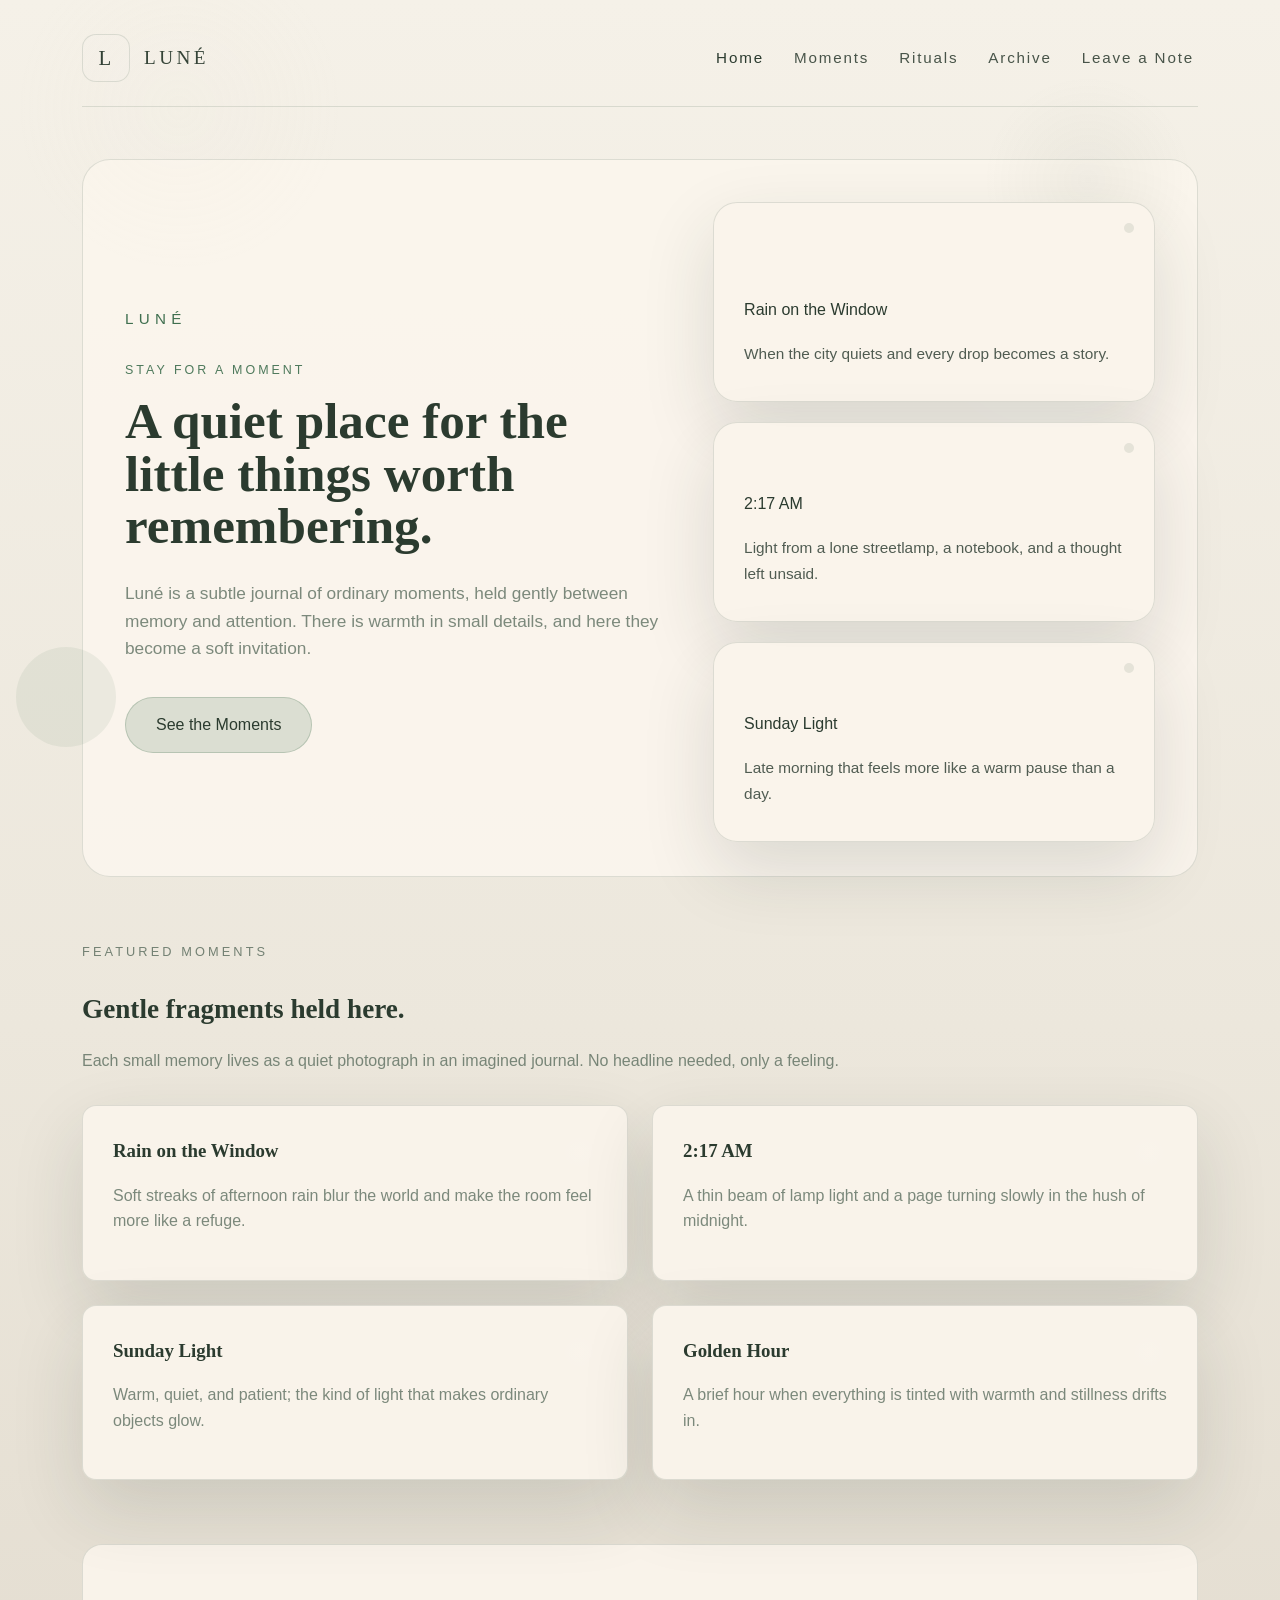
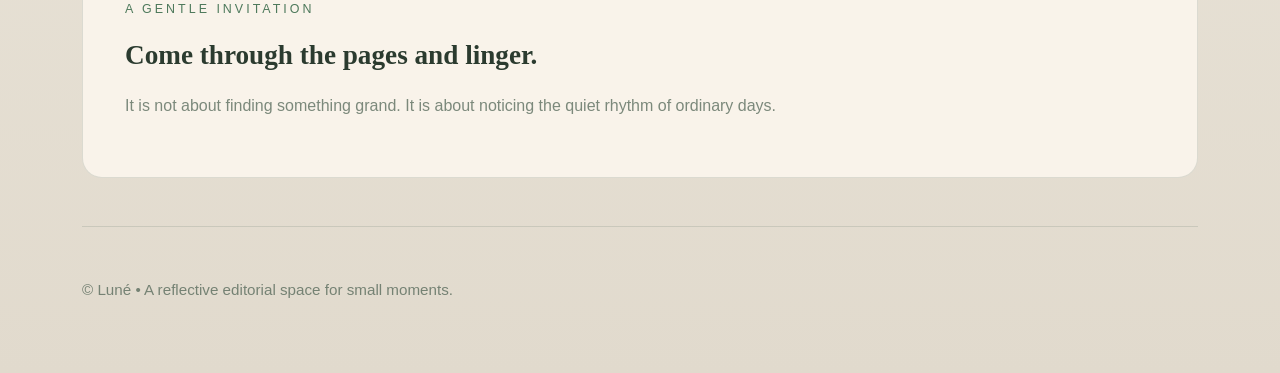
==== index.html @ a7353e4c "version 1" ====
<!DOCTYPE html>
<html lang="en">
<head>
  <meta charset="UTF-8" />
  <meta name="viewport" content="width=device-width, initial-scale=1.0" />
  <title>Stay for a Moment | Luné</title>
  <link rel="stylesheet" href="style.css" />
</head>
<body class="page-home">
  <div class="page-shell">
    <header class="site-header">
      <div class="brand">
        <span class="logo-mark">L</span>
        <span class="brand-name">Luné</span>
      </div>
      <nav class="site-nav" aria-label="Primary navigation">
        <button class="nav-toggle" aria-expanded="false" aria-controls="nav-links">Menu</button>
        <ul id="nav-links" class="nav-links">
          <li><a href="index.html" class="active">Home</a></li>
          <li><a href="moments.html">Moments</a></li>
          <li><a href="rituals.html">Rituals</a></li>
          <li><a href="archive.html">Archive</a></li>
          <li><a href="note.html">Leave a Note</a></li>
        </ul>
      </nav>
    </header>

    <main>
      <section class="hero-section">
        <div class="hero-copy">
          <p class="hero-brand">LUNÉ</p>
          <p class="eyebrow">Stay for a Moment</p>
          <h1>A quiet place for the little things worth remembering.</h1>
          <p class="hero-text">Luné is a subtle journal of ordinary moments, held gently between memory and attention. There is warmth in small details, and here they become a soft invitation.</p>
          <a href="moments.html" class="button button-primary">See the Moments</a>
        </div>
        <div class="hero-decor">
          <div class="decor-card">Rain on the Window<span>When the city quiets and every drop becomes a story.</span></div>
          <div class="decor-card">2:17 AM<span>Light from a lone streetlamp, a notebook, and a thought left unsaid.</span></div>
          <div class="decor-card">Sunday Light<span>Late morning that feels more like a warm pause than a day.</span></div>
        </div>
      </section>

      <section class="featured-moments">
        <div class="section-intro">
          <p class="section-label">Featured Moments</p>
          <h2>Gentle fragments held here.</h2>
          <p>Each small memory lives as a quiet photograph in an imagined journal. No headline needed, only a feeling.</p>
        </div>
        <div class="moment-grid">
          <article class="moment-card">
            <h3>Rain on the Window</h3>
            <p>Soft streaks of afternoon rain blur the world and make the room feel more like a refuge.</p>
          </article>
          <article class="moment-card">
            <h3>2:17 AM</h3>
            <p>A thin beam of lamp light and a page turning slowly in the hush of midnight.</p>
          </article>
          <article class="moment-card">
            <h3>Sunday Light</h3>
            <p>Warm, quiet, and patient; the kind of light that makes ordinary objects glow.</p>
          </article>
          <article class="moment-card">
            <h3>Golden Hour</h3>
            <p>A brief hour when everything is tinted with warmth and stillness drifts in.</p>
          </article>
        </div>
      </section>

      <section class="explore-invite">
        <div class="invite-copy">
          <p class="eyebrow">A gentle invitation</p>
          <h2>Come through the pages and linger.</h2>
          <p>It is not about finding something grand. It is about noticing the quiet rhythm of ordinary days.</p>
        </div>
      </section>
    </main>

    <footer class="site-footer">
      <p>© Luné • A reflective editorial space for small moments.</p>
    </footer>
  </div>
  <script src="script.js"></script>
</body>
</html>
---- style.css ----
/* Shared site palette and typography */
:root {
  color-scheme: light;
  --text: #2b3b2f;
  --muted: rgba(75, 95, 80, 0.72);
  --border: rgba(92, 112, 96, 0.18);
  --accent: #3f6f4f;
  --surface: rgba(250, 245, 236, 0.95);
  --surface-soft: rgba(238, 232, 221, 0.88);
  --shadow: 0 28px 72px rgba(37, 47, 40, 0.14);
  --radius: 20px;
  --radius-soft: 14px;
  --sans: "Inter", "Helvetica Neue", Arial, sans-serif;
  --serif: "Playfair Display", Georgia, serif;
}

* {
  box-sizing: border-box;
}

html {
  scroll-behavior: smooth;
}

body {
  margin: 0;
  min-height: 100vh;
  color: var(--text);
  font-family: var(--sans);
  line-height: 1.6;
  position: relative;
  overflow-x: hidden;
  background: linear-gradient(180deg, #f5f1e8 0%, #ece7dc 52%, #e1dacd 100%);
}

body::before {
  content: "";
  position: fixed;
  inset: 0;
  pointer-events: none;
  background-image: radial-gradient(circle, rgba(255,255,255,0.08) 1px, transparent 1px),
                    radial-gradient(circle, rgba(255,255,255,0.04) 1px, transparent 1px);
  background-size: 120px 120px, 68px 68px;
  opacity: 0.1;
}

body::after {
  content: "";
  position: fixed;
  inset: 0;
  pointer-events: none;
  background: radial-gradient(circle at 14% 12%, rgba(241,233,220,0.08), transparent 12%),
              radial-gradient(circle at 85% 20%, rgba(100,118,98,0.06), transparent 8%);
}

button,
input,
textarea,
select {
  font: inherit;
}

.page-shell {
  max-width: 1180px;
  margin: 0 auto;
  padding: 34px 32px 56px;
}

.site-header {
  display: flex;
  align-items: center;
  justify-content: space-between;
  gap: 24px;
  padding-bottom: 24px;
  border-bottom: 1px solid var(--border);
}

.brand {
  display: flex;
  align-items: center;
  gap: 14px;
}

.logo-mark {
  display: inline-flex;
  align-items: center;
  justify-content: center;
  width: 48px;
  height: 48px;
  border: 1px solid var(--border);
  border-radius: 14px;
  background: rgba(255, 255, 255, 0.06);
  color: var(--text);
  font-family: var(--serif);
  font-size: 1.3rem;
  letter-spacing: 0.12em;
}

.brand-name {
  font-family: var(--serif);
  font-size: 1.2rem;
  letter-spacing: 0.18em;
  text-transform: uppercase;
}

.site-nav {
  display: flex;
  align-items: center;
  justify-content: flex-end;
}

.nav-toggle {
  display: none;
  background: rgba(255, 255, 255, 0.04);
  border: 1px solid var(--border);
  color: var(--text);
  padding: 11px 16px;
  border-radius: 14px;
  cursor: pointer;
  font-size: 0.95rem;
}

.nav-links {
  display: flex;
  flex-wrap: wrap;
  gap: 22px;
  list-style: none;
  margin: 0;
  padding: 0;
}

.nav-links a {
  color: rgba(43, 58, 47, 0.86);
  text-decoration: none;
  font-size: 0.95rem;
  letter-spacing: 0.12em;
  padding: 5px 4px;
  transition: color 0.25s ease, transform 0.25s ease;
}

.nav-links a:hover,
.nav-links a.active {
  color: var(--text);
}

.eyebrow {
  display: inline-block;
  text-transform: uppercase;
  letter-spacing: 0.24em;
  font-size: 0.78rem;
  color: rgba(63, 111, 79, 0.92);
  margin-bottom: 14px;
}

h1,
h2,
h3 {
  margin: 0;
  font-family: var(--serif);
  color: var(--text);
}

h1 {
  font-size: clamp(3rem, 4vw, 5.2rem);
  line-height: 1.02;
}

h2 {
  font-size: clamp(1.7rem, 2vw, 2.4rem);
}

h3 {
  font-size: 1.18rem;
}

p {
  color: var(--muted);
}

.section-intro,
.page-header {
  max-width: 760px;
}

.section-label {
  display: inline-block;
  text-transform: uppercase;
  font-size: 0.8rem;
  letter-spacing: 0.24em;
  color: rgba(75, 95, 80, 0.75);
  margin-bottom: 16px;
}

.page-header {
  padding: 56px 0 28px;
}

.page-text {
  font-size: 1.05rem;
  margin-top: 18px;
  max-width: 740px;
}

.hero-section,
.featured-moments,
.explore-invite,
.note-section,
.editorial-rituals,
.archive-grid {
  margin-top: 52px;
}

.hero-section {
  position: relative;
  display: grid;
  grid-template-columns: 1.1fr 0.9fr;
  gap: 48px;
  align-items: center;
  min-height: 76vh;
  padding: 42px 42px 34px;
  background: var(--surface);
  border: 1px solid var(--border);
  border-radius: 28px;
}

.hero-section::before {
  content: "";
  position: absolute;
  top: 8%;
  right: 4%;
  width: 220px;
  height: 220px;
  border-radius: 50%;
  background: rgba(255,255,255,0.05);
  filter: blur(14px);
}

.hero-section::after {
  content: "";
  position: absolute;
  left: -6%;
  bottom: 18%;
  width: 100px;
  height: 100px;
  border-radius: 50%;
  background: rgba(63, 111, 79, 0.08);
}

.hero-copy {
  max-width: 560px;
  position: relative;
  z-index: 1;
}

.hero-brand {
  font-size: 0.95rem;
  letter-spacing: 0.35em;
  text-transform: uppercase;
  color: var(--accent);
  margin-bottom: 18px;
}

.hero-text {
  font-size: 1.08rem;
  margin: 28px 0 34px;
  max-width: 540px;
}

.button {
  display: inline-flex;
  align-items: center;
  justify-content: center;
  padding: 14px 30px;
  border-radius: 999px;
  border: 1px solid transparent;
  text-decoration: none;
  cursor: pointer;
  transition: transform 0.25s ease, background-color 0.25s ease, border-color 0.25s ease;
}

.button:hover {
  transform: translateY(-1px);
}

.button-primary {
  background: rgba(63, 111, 79, 0.16);
  color: var(--text);
  border-color: rgba(63, 111, 79, 0.24);
}

.button-secondary {
  background: transparent;
  color: var(--text);
  border-color: var(--border);
}

.hero-decor {
  display: grid;
  gap: 20px;
  position: relative;
  z-index: 1;
}

.decor-card {
  position: relative;
  padding: 34px 30px;
  background: rgba(250, 244, 235, 0.95);
  border: 1px solid var(--border);
  border-radius: 24px;
  box-shadow: var(--shadow);
  min-height: 200px;
  display: flex;
  flex-direction: column;
  justify-content: flex-end;
}

.decor-card::before {
  content: "";
  position: absolute;
  top: 20px;
  right: 20px;
  width: 10px;
  height: 10px;
  border-radius: 50%;
  background: rgba(75, 95, 80, 0.12);
}

.decor-card span {
  display: block;
  margin-top: 18px;
  color: rgba(43, 58, 47, 0.82);
  font-size: 0.96rem;
  line-height: 1.7;
}

.featured-moments .section-intro h2 {
  margin-top: 10px;
}

.moment-grid {
  display: grid;
  gap: 24px;
  margin-top: 32px;
  grid-template-columns: repeat(2, minmax(0, 1fr));
}

.moment-card,
.archive-card,
.note-card,
.ritual-block {
  border: 1px solid var(--border);
  border-radius: var(--radius-soft);
  padding: 30px;
  box-shadow: var(--shadow);
}

.moment-card {
  position: relative;
  overflow: hidden;
  background: rgba(250, 244, 235, 0.95);
  transition: transform 0.3s ease, border-color 0.3s ease, background 0.3s ease;
}

.moment-card:hover {
  transform: translateY(-4px);
  border-color: rgba(63, 111, 79, 0.35);
}

.moment-card::after {
  content: "";
  position: absolute;
  top: 14px;
  right: 16px;
  width: 64px;
  height: 64px;
  background: radial-gradient(circle, rgba(255,255,255,0.08), transparent 55%);
  opacity: 0.45;
  pointer-events: none;
}

.moment-card h3 {
  margin-bottom: 16px;
}

.mood-card .label {
  display: inline-block;
  margin-bottom: 14px;
  text-transform: uppercase;
  letter-spacing: 0.16em;
  font-size: 0.8rem;
  color: rgba(63, 111, 79, 0.92);
}

.explore-invite {
  margin-top: 64px;
}

.explore-invite .invite-copy {
  background: rgba(250, 244, 235, 0.95);
  border: 1px solid var(--border);
  border-radius: var(--radius);
  padding: 42px;
}

.note-section {
  display: flex;
  justify-content: center;
  padding: 40px 0 0;
}

.note-card {
  width: min(100%, 640px);
  color: var(--text);
}

.note-intro {
  margin: 0 0 22px;
  color: rgba(75, 95, 80, 0.82);
}

.note-form {
  display: grid;
  gap: 18px;
}

.note-form label {
  display: block;
  font-size: 0.95rem;
  margin-bottom: 8px;
  color: var(--text);
}

.note-form input,
.note-form textarea,
.note-form select {
  width: 100%;
  padding: 18px 20px;
  border: 1px solid var(--border);
  border-radius: 16px;
  background: rgba(245, 240, 231, 0.9);
  color: var(--text);
  outline: none;
  transition: border-color 0.2s ease, box-shadow 0.2s ease, background 0.2s ease;
}

.note-form input::placeholder,
.note-form textarea::placeholder {
  color: rgba(75,95,80,0.45);
}

.note-form input:focus,
.note-form textarea:focus,
.note-form select:focus {
  border-color: rgba(63, 111, 79, 0.24);
  box-shadow: 0 0 0 4px rgba(63, 111, 79, 0.12);
  background: rgba(255, 255, 255, 0.95);
}

.note-form textarea {
  min-height: 210px;
}

.editorial-rituals {
  display: grid;
  gap: 28px;
}

.ritual-block {
  display: grid;
  grid-template-columns: 72px 1fr;
  gap: 22px;
  align-items: start;
  background: rgba(250, 244, 235, 0.95);
  border: 1px solid var(--border);
  position: relative;
}

.ritual-alt {
  background: rgba(238, 232, 221, 0.9);
}

.ritual-number {
  font-family: var(--serif);
  font-size: 1.65rem;
  color: rgba(47, 69, 54, 0.96);
  letter-spacing: 0.12em;
}

.ritual-block::after {
  content: "";
  position: absolute;
  right: 18px;
  bottom: 18px;
  width: 40px;
  height: 40px;
  border-radius: 50%;
  background: rgba(63, 111, 79, 0.12);
}

.archive-grid {
  display: grid;
  grid-template-columns: repeat(2, minmax(0, 1fr));
  gap: 24px;
}

.archive-card {
  position: relative;
  overflow: hidden;
  border: 1px solid var(--border);
  border-left: 4px solid rgba(63, 111, 79, 0.18);
}

.archive-card::before {
  content: "Archive";
  position: absolute;
  top: 26px;
  left: 26px;
  font-size: 0.78rem;
  letter-spacing: 0.18em;
  text-transform: uppercase;
  color: rgba(75, 95, 80, 0.4);
}

.archive-card:nth-child(1)::before { content: "Sounds"; }
.archive-card:nth-child(2)::before { content: "Places"; }
.archive-card:nth-child(3)::before { content: "Objects"; }
.archive-card:nth-child(4)::before { content: "Words"; }

.archive-card h2 {
  margin-bottom: 18px;
}

.archive-card ul {
  list-style: none;
  margin: 0;
  padding: 0;
  display: grid;
  gap: 12px;
}

.archive-card li {
  position: relative;
  padding-left: 1.2em;
  color: var(--muted);
}

.archive-card li::before {
  content: "—";
  position: absolute;
  left: 0;
  color: var(--accent);
}

.site-footer {
  padding-top: 36px;
  margin-top: 48px;
  border-top: 1px solid var(--border);
  color: rgba(232,220,197,0.7);
  font-size: 0.95rem;
}

@media (max-width: 960px) {
  .hero-section,
  .archive-grid,
  .moment-grid,
  .ritual-block {
    grid-template-columns: 1fr;
  }

  .site-header {
    flex-direction: column;
    align-items: flex-start;
  }

  .nav-toggle {
    display: inline-flex;
  }

  .nav-links {
    display: none;
    width: 100%;
    flex-direction: column;
    gap: 12px;
    margin-top: 20px;
  }

  .nav-links.show {
    display: flex;
  }

  .note-card,
  .hero-copy,
  .explore-invite .invite-copy {
    width: 100%;
  }
}

@media (max-width: 680px) {
  .page-shell {
    padding: 24px 18px 40px;
  }

  .button {
    width: fit-content;
  }

  .hero-section {
    padding-top: 22px;
  }

  .hero-decor {
    gap: 16px;
  }

  .decor-card {
    min-height: 160px;
    padding: 24px;
  }
}
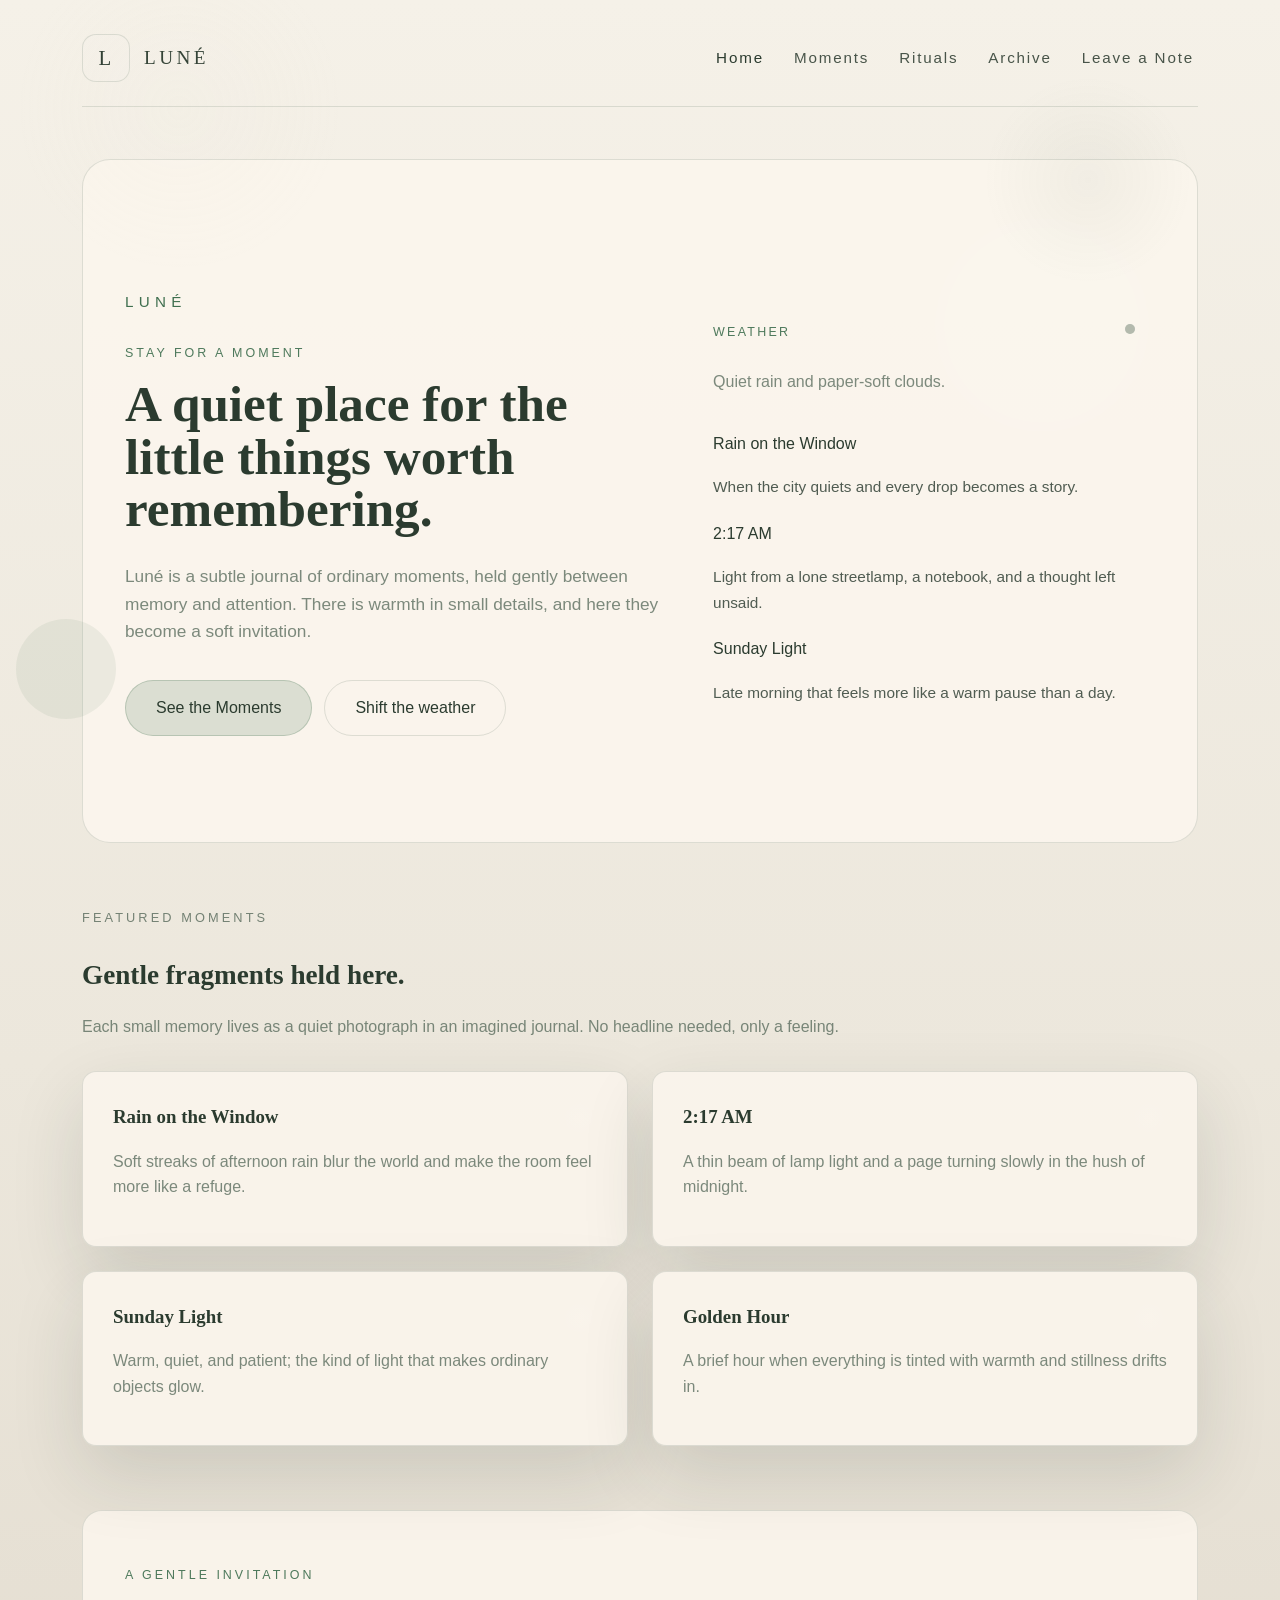
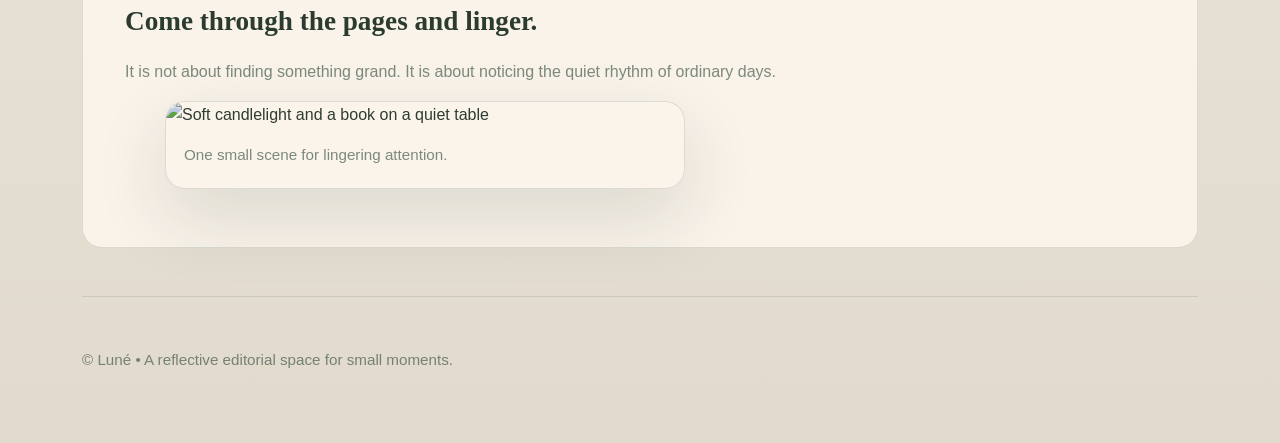
==== commit 82c0a7ef: "add visuals across website" ====
--- a/index.html
+++ b/index.html
@@ -32,9 +32,16 @@
           <p class="eyebrow">Stay for a Moment</p>
           <h1>A quiet place for the little things worth remembering.</h1>
           <p class="hero-text">Luné is a subtle journal of ordinary moments, held gently between memory and attention. There is warmth in small details, and here they become a soft invitation.</p>
-          <a href="moments.html" class="button button-primary">See the Moments</a>
+          <div class="hero-actions">
+            <a href="moments.html" class="button button-primary">See the Moments</a>
+            <button type="button" class="button button-secondary" id="weather-toggle">Shift the weather</button>
+          </div>
         </div>
         <div class="hero-decor">
+          <div class="decor-card weather-card">
+            <span class="label">Weather</span>
+            <p id="weather-info">Quiet rain and paper-soft clouds.</p>
+          </div>
           <div class="decor-card">Rain on the Window<span>When the city quiets and every drop becomes a story.</span></div>
           <div class="decor-card">2:17 AM<span>Light from a lone streetlamp, a notebook, and a thought left unsaid.</span></div>
           <div class="decor-card">Sunday Light<span>Late morning that feels more like a warm pause than a day.</span></div>
@@ -72,6 +79,10 @@
           <p class="eyebrow">A gentle invitation</p>
           <h2>Come through the pages and linger.</h2>
           <p>It is not about finding something grand. It is about noticing the quiet rhythm of ordinary days.</p>
+          <figure class="mini-visual">
+            <img src="https://images.unsplash.com/photo-1516455590571-18256e63ed40?q=80&w=1200&auto=format&fit=crop&ixlib=rb-4.0.3&s=2" alt="Soft candlelight and a book on a quiet table" />
+            <figcaption>One small scene for lingering attention.</figcaption>
+          </figure>
         </div>
       </section>
     </main>
--- a/style.css
+++ b/style.css
@@ -252,6 +252,45 @@
   z-index: 1;
 }
 
+.hero-actions {
+  display: flex;
+  flex-wrap: wrap;
+  gap: 12px;
+  margin-top: 24px;
+}
+
+..hero-actions .button-secondary {
+  border-color: rgba(92, 112, 96, 0.2);
+}
+
+.weather-card {
+  cursor: default;
+  transition: transform 0.25s ease, border-color 0.25s ease, background 0.25s ease, box-shadow 0.25s ease;
+}
+
+.weather-card:hover {
+  transform: translateY(-2px);
+  border-color: rgba(63, 111, 79, 0.28);
+}
+
+.weather-card .label {
+  display: inline-block;
+  text-transform: uppercase;
+  letter-spacing: 0.18em;
+  font-size: 0.78rem;
+  color: rgba(63, 111, 79, 0.92);
+  margin-bottom: 10px;
+}
+
+.weather-card.pulse {
+  animation: pulseHighlight 0.6s ease;
+}
+
+@keyframes pulseHighlight {
+  0%, 100% { box-shadow: 0 0 0 0 rgba(63, 111, 79, 0.14); }
+  50% { box-shadow: 0 0 0 12px rgba(63, 111, 79, 0.05); }
+}
+
 .hero-brand {
   font-size: 0.95rem;
   letter-spacing: 0.35em;
@@ -301,17 +340,90 @@
   z-index: 1;
 }
 
-.decor-card {
-  position: relative;
-  padding: 34px 30px;
+.hero-visual,
+.featured-visual,
+.mini-visual,
+.ritual-visual,
+.ritual-thumb,
+.archive-visuals figure,
+.note-image {
+  display: block;
+  border-radius: 20px;
+  overflow: hidden;
+  border: 1px solid var(--border);
   background: rgba(250, 244, 235, 0.95);
-  border: 1px solid var(--border);
-  border-radius: 24px;
   box-shadow: var(--shadow);
-  min-height: 200px;
-  display: flex;
-  flex-direction: column;
-  justify-content: flex-end;
+}
+
+.hero-visual img,
+.featured-visual img,
+.mini-visual img,
+.ritual-visual img,
+.ritual-thumb img,
+.archive-visuals img,
+.note-image img {
+  display: block;
+  width: 100%;
+  height: auto;
+  object-fit: cover;
+  filter: saturate(0.92) contrast(0.95) brightness(0.96);
+}
+
+.featured-visual,
+.note-image {
+  margin-top: 28px;
+}
+
+.featured-visual figcaption,
+.mini-visual figcaption,
+.ritual-visual figcaption,
+.archive-visuals figcaption,
+.note-image figcaption {
+  padding: 16px 18px 20px;
+  margin: 0;
+  color: var(--muted);
+  font-size: 0.95rem;
+}
+
+.mini-visual,
+.note-image {
+  max-width: 520px;
+}
+
+.ritual-visual {
+  margin: 28px 0 24px;
+}
+
+.ritual-visual img,
+.archive-visuals img,
+.ritual-thumb img {
+  width: 100%;
+}
+
+.ritual-thumb {
+  margin-top: 18px;
+}
+
+.archive-visuals {
+  display: grid;
+  gap: 18px;
+  margin: 24px 0 0;
+  grid-template-columns: repeat(2, minmax(0, 1fr));
+}
+
+.archive-visuals figure {
+  margin: 0;
+}
+
+@media (max-width: 960px) {
+  .hero-section,
+  .archive-grid,
+  .moment-grid,
+  .ritual-block {
+    grid-template-columns: 1fr;
+  }
+
+  .hero-visual img { width: 100%; }
 }
 
 .decor-card::before {
@@ -344,6 +456,100 @@
   grid-template-columns: repeat(2, minmax(0, 1fr));
 }
 
+/* Visual memory gallery */
+.visual-gallery {
+  margin-top: 42px;
+}
+.gallery-grid {
+  display: grid;
+  gap: 18px;
+  margin-top: 18px;
+  grid-template-columns: repeat(auto-fit, minmax(160px, 1fr));
+}
+.memory-card {
+  position: relative;
+  overflow: hidden;
+  border: 1px solid var(--border);
+  border-radius: 16px;
+  background: rgba(250, 244, 235, 0.95);
+}
+.memory-card img {
+  display: block;
+  width: 100%;
+  height: 180px;
+  object-fit: cover;
+  filter: saturate(0.92) contrast(0.98);
+}
+.memory-card figcaption {
+  padding: 14px 12px 18px 12px;
+}
+.memory-card h4 {
+  margin: 0;
+  font-size: 1rem;
+}
+.memory-card p {
+  margin: 6px 0 0;
+  color: var(--muted);
+  font-size: 0.95rem;
+}
+.memory-card .bookmark-toggle {
+  top: 12px;
+  right: 12px;
+}
+
+/* Lightbox overlay */
+.lightbox {
+  position: fixed;
+  inset: 0;
+  display: flex;
+  align-items: center;
+  justify-content: center;
+  background: rgba(18,20,16,0.45);
+  opacity: 0;
+  visibility: hidden;
+  transition: opacity 220ms ease, visibility 220ms ease;
+  z-index: 1200;
+}
+.lightbox.open {
+  opacity: 1;
+  visibility: visible;
+}
+.lightbox-inner {
+  position: relative;
+  width: min(880px, 96%);
+  max-height: 86vh;
+  overflow: auto;
+  background: var(--surface);
+  border-radius: 14px;
+  padding: 18px;
+  box-shadow: var(--shadow);
+  transform: translateY(8px) scale(0.99);
+  transition: transform 220ms ease;
+}
+.lightbox.open .lightbox-inner {
+  transform: translateY(0) scale(1);
+}
+.lightbox-img {
+  display: block;
+  width: 100%;
+  height: auto;
+  border-radius: 10px;
+  margin-bottom: 12px;
+}
+.lightbox-close {
+  position: absolute;
+  top: 10px;
+  right: 12px;
+  background: transparent;
+  border: 0;
+  font-size: 1.6rem;
+  line-height: 1;
+  color: var(--text);
+  cursor: pointer;
+}
+.lightbox-caption h3 { margin: 0 0 6px 0; }
+.lightbox-caption p { margin: 0; color: var(--muted); }
+
 .moment-card,
 .archive-card,
 .note-card,
@@ -364,6 +570,45 @@
 .moment-card:hover {
   transform: translateY(-4px);
   border-color: rgba(63, 111, 79, 0.35);
+}
+
+.bookmark-toggle {
+  position: absolute;
+  top: 26px;
+  right: 26px;
+  display: inline-flex;
+  align-items: center;
+  gap: 8px;
+  padding: 0.6rem 0.9rem;
+  border: 1px solid rgba(92, 112, 96, 0.2);
+  background: rgba(250, 245, 236, 0.95);
+  color: var(--text);
+  border-radius: 999px;
+  font-size: 0.9rem;
+  font-family: var(--sans);
+  cursor: pointer;
+  transition: transform 0.2s ease, border-color 0.2s ease, background 0.2s ease, color 0.2s ease;
+}
+
+.bookmark-toggle:hover {
+  transform: translateY(-1px);
+  border-color: rgba(63, 111, 79, 0.3);
+}
+
+.bookmark-toggle[aria-pressed="true"] {
+  background: rgba(63, 111, 79, 0.14);
+  border-color: rgba(63, 111, 79, 0.38);
+  color: rgba(43, 58, 47, 0.95);
+}
+
+.bookmark-toggle .bookmark-icon {
+  display: inline-flex;
+  line-height: 1;
+  transition: transform 0.2s ease;
+}
+
+.bookmark-toggle[aria-pressed="true"] .bookmark-icon {
+  transform: scale(1.08);
 }
 
 .moment-card::after {
@@ -566,6 +811,7 @@
   .ritual-block {
     grid-template-columns: 1fr;
   }
+  .hero-visual img { width: 100%; }
 
   .site-header {
     flex-direction: column;
